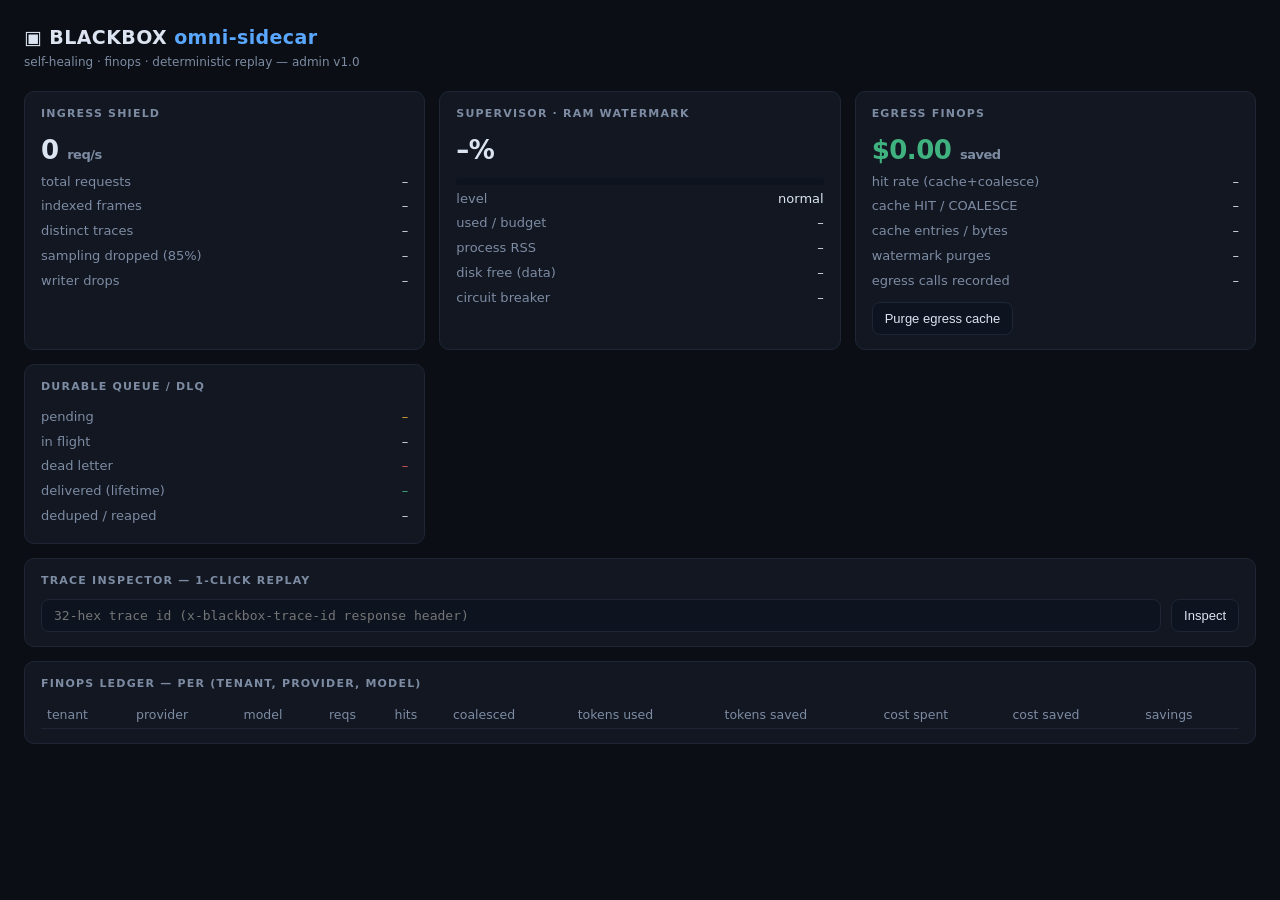
==== crates/blackbox/src/dashboard.html @ 6cb7ed26 "layout: uniform crates/* workspace + role-named modules + production docs - bins/blackbox -> crates/" ====
<!DOCTYPE html>
<html lang="en">
<head>
<meta charset="utf-8">
<meta name="viewport" content="width=device-width, initial-scale=1">
<title>Blackbox — Omni-Sidecar Admin</title>
<style>
  :root{--bg:#0b0e14;--card:#121722;--line:#1e2635;--fg:#dbe4f0;--dim:#7d8ca3;--ok:#3fb27f;--warn:#e0a83a;--bad:#e05b5b;--accent:#5aa7ff;--mono:'SF Mono',Consolas,monospace}
  *{box-sizing:border-box;margin:0;padding:0}
  body{background:var(--bg);color:var(--fg);font:14px/1.45 system-ui,-apple-system,Segoe UI,sans-serif;padding:24px}
  h1{font-size:19px;letter-spacing:.4px;margin-bottom:2px}
  .sub{color:var(--dim);font-size:12px;margin-bottom:20px}
  .grid{display:grid;grid-template-columns:repeat(auto-fit,minmax(300px,1fr));gap:14px}
  .card{background:var(--card);border:1px solid var(--line);border-radius:10px;padding:14px 16px}
  .card h2{font-size:11px;text-transform:uppercase;letter-spacing:1.2px;color:var(--dim);margin-bottom:10px}
  .kv{display:flex;justify-content:space-between;padding:3px 0;font-size:13px}
  .kv span:first-child{color:var(--dim)}
  .big{font-size:26px;font-weight:650;letter-spacing:-.5px}
  .ok{color:var(--ok)}.warn{color:var(--warn)}.bad{color:var(--bad)}.acc{color:var(--accent)}
  .bar{height:7px;background:#0d1420;border-radius:4px;overflow:hidden;margin:8px 0 2px}
  .bar i{display:block;height:100%;border-radius:4px;transition:width .4s}
  table{width:100%;border-collapse:collapse;font-size:12.5px;margin-top:6px}
  th{color:var(--dim);text-align:left;font-weight:500;padding:4px 6px;border-bottom:1px solid var(--line)}
  td{padding:4px 6px;border-bottom:1px solid #161d2b;font-family:var(--mono);font-size:12px}
  .row{display:flex;gap:10px;margin-top:14px;flex-wrap:wrap}
  input,button{background:#0d1420;border:1px solid var(--line);color:var(--fg);border-radius:8px;padding:8px 12px;font-size:13px}
  input{flex:1;min-width:260px;font-family:var(--mono)}
  button{cursor:pointer}
  button:hover{border-color:var(--accent);color:var(--accent)}
  #records{max-height:300px;overflow:auto}
  .cmd{background:#0d1420;border:1px solid var(--line);border-radius:8px;padding:8px 10px;font-family:var(--mono);font-size:12px;color:var(--ok);margin-top:10px;display:none;cursor:pointer;white-space:pre-wrap}
  .tag{display:inline-block;padding:1px 7px;border-radius:5px;font-size:11px;font-family:var(--mono)}
  .t2xx{background:#123527;color:var(--ok)}.t4xx{background:#3a3115;color:var(--warn)}.t5xx{background:#3a1a1a;color:var(--bad)}.tinf{background:#152a3a;color:var(--accent)}
</style>
</head>
<body>
<h1>▣ BLACKBOX <span class="acc">omni-sidecar</span></h1>
<div class="sub" id="uptime">self-healing · finops · deterministic replay — admin v1.0</div>

<div class="grid">
  <div class="card">
    <h2>Ingress Shield</h2>
    <div class="big" id="rps">0 <span style="font-size:13px;color:var(--dim)">req/s</span></div>
    <div class="kv"><span>total requests</span><span id="reqTotal">–</span></div>
    <div class="kv"><span>indexed frames</span><span id="frames">–</span></div>
    <div class="kv"><span>distinct traces</span><span id="traces">–</span></div>
    <div class="kv"><span>sampling dropped (85%)</span><span id="sampled">–</span></div>
    <div class="kv"><span>writer drops</span><span id="drops">–</span></div>
  </div>

  <div class="card">
    <h2>Supervisor · RAM watermark</h2>
    <div class="big" id="ramPct">–%</div>
    <div class="bar"><i id="ramBar" style="width:0%;background:var(--ok)"></i></div>
    <div class="kv"><span>level</span><span id="ramLevel">normal</span></div>
    <div class="kv"><span>used / budget</span><span id="ramUsed">–</span></div>
    <div class="kv"><span>process RSS</span><span id="rss">–</span></div>
    <div class="kv"><span>disk free (data)</span><span id="disk">–</span></div>
    <div class="kv"><span>circuit breaker</span><span id="breaker">–</span></div>
  </div>

  <div class="card">
    <h2>Egress FinOps</h2>
    <div class="big ok" id="saved">$0.00 <span style="font-size:13px;color:var(--dim)">saved</span></div>
    <div class="kv"><span>hit rate (cache+coalesce)</span><span id="hitRate">–</span></div>
    <div class="kv"><span>cache HIT / COALESCE</span><span id="hits">–</span></div>
    <div class="kv"><span>cache entries / bytes</span><span id="cacheSize">–</span></div>
    <div class="kv"><span>watermark purges</span><span id="purges">–</span></div>
    <div class="kv"><span>egress calls recorded</span><span id="recorded">–</span></div>
    <div class="row" style="margin-top:8px"><button id="purgeBtn">Purge egress cache</button></div>
  </div>

  <div class="card">
    <h2>Durable Queue / DLQ</h2>
    <div class="kv"><span>pending</span><span id="qPending" class="warn">–</span></div>
    <div class="kv"><span>in flight</span><span id="qFlight">–</span></div>
    <div class="kv"><span>dead letter</span><span id="qDlq" class="bad">–</span></div>
    <div class="kv"><span>delivered (lifetime)</span><span id="qOk" class="ok">–</span></div>
    <div class="kv"><span>deduped / reaped</span><span id="qMisc">–</span></div>
  </div>
</div>

<div class="card" style="margin-top:14px">
  <h2>Trace Inspector — 1-click replay</h2>
  <div class="row" style="margin-top:0">
    <input id="tid" placeholder="32-hex trace id (x-blackbox-trace-id response header)">
    <button id="traceBtn">Inspect</button>
  </div>
  <div class="cmd" id="cmd" title="click to copy"></div>
  <div id="records"></div>
</div>

<div class="card" style="margin-top:14px">
  <h2>FinOps Ledger — per (tenant, provider, model)</h2>
  <table><thead><tr><th>tenant</th><th>provider</th><th>model</th><th>reqs</th><th>hits</th><th>coalesced</th><th>tokens used</th><th>tokens saved</th><th>cost spent</th><th>cost saved</th><th>savings</th></tr></thead>
  <tbody id="finops"></tbody></table>
</div>

<script>
let lastReq = null, lastT = null;
const $ = id => document.getElementById(id);
const fmt = b => b>1e9?(b/1e9).toFixed(1)+' GB':b>1e6?(b/1e6).toFixed(1)+' MB':b>1e3?(b/1e3).toFixed(1)+' KB':b+' B';
const usd = m => '$'+(m/1e6).toFixed(4);

async function poll(){
  try{
    const s = await (await fetch('/api/stats')).json();
    const t = performance.now();
    if(lastReq !== null){
      const dt = (t - lastT)/1000;
      $('rps').innerHTML = Math.round((s.ingress.total_requests - lastReq)/dt) + ' <span style="font-size:13px;color:var(--dim)">req/s</span>';
    }
    lastReq = s.ingress.total_requests; lastT = t;
    $('reqTotal').textContent = s.ingress.total_requests.toLocaleString();
    $('frames').textContent = s.ingress.frames.toLocaleString();
    $('traces').textContent = s.ingress.distinct_traces.toLocaleString();
    $('sampled').textContent = s.ingress.sampled_out.toLocaleString();
    $('drops').textContent = s.ingress.dropped.toLocaleString();
    $('uptime').textContent = `uptime ${Math.floor(s.uptime_secs/60)}m ${Math.floor(s.uptime_secs%60)}s · self-healing · finops · deterministic replay`;

    $('ramPct').textContent = s.ram.pct.toFixed(0)+'%';
    const bar = $('ramBar'); bar.style.width = Math.min(s.ram.pct,100)+'%';
    bar.style.background = s.ram.pct>=85?'var(--bad)':s.ram.pct>=75?'var(--warn)':'var(--ok)';
    $('ramLevel').textContent = s.ram.level;
    $('ramUsed').textContent = fmt(s.ram.used)+' / '+fmt(s.ram.budget);
    $('rss').textContent = fmt(s.ram.rss);
    $('disk').textContent = fmt(s.disk.available);
    $('breaker').textContent = s.breaker.state + (s.breaker.open_for_ms>0?` (${s.breaker.open_for_ms}ms)`:'');
    $('breaker').className = s.breaker.state==='closed'?'ok':'bad';

    const eg = s.egress;
    $('saved').innerHTML = usd(eg.cost_micros_saved) + ' <span style="font-size:13px;color:var(--dim)">saved</span>';
    const served = eg.ledger.total_requests||0, svd = (eg.ledger.cache_hits||0)+(eg.ledger.coalesced_hits||0);
    $('hitRate').textContent = served? (100*svd/served).toFixed(1)+'%' : '–';
    $('hits').textContent = `${eg.ledger.cache_hits||0} / ${eg.ledger.coalesced_hits||0}`;
    $('cacheSize').textContent = `${eg.cache.entries} / ${fmt(eg.cache.bytes)}`;
    $('purges').textContent = eg.cache.purges + (eg.cache.last_purge_reason?` (${eg.cache.last_purge_reason})`:'');
    $('recorded').textContent = (eg.recorded||0).toLocaleString();

    $('qPending').textContent = s.queue.pending;
    $('qFlight').textContent = s.queue.in_flight;
    $('qDlq').textContent = s.queue.dead_letter;
    $('qOk').textContent = s.queue.delivered_total;
    $('qMisc').textContent = `${s.queue.deduped_total} / ${s.queue.reaped_total}`;

    const f = await (await fetch('/api/finops')).json();
    $('finops').innerHTML = f.rows.map(r=>{
      const pct = r.savings_pct.toFixed(1)+'%';
      return `<tr><td>${r.tenant}</td><td>${r.provider}</td><td>${r.model}</td><td>${r.total_requests}</td><td>${r.cache_hits}</td><td>${r.coalesced_hits}</td><td>${r.tokens_used}</td><td class="ok">${r.tokens_saved}</td><td>${usd(r.cost_micros_spent)}</td><td class="ok">${usd(r.cost_micros_saved)}</td><td class="${r.savings_pct>50?'ok':''}">${pct}</td></tr>`;
    }).join('') || '<tr><td colspan="11" style="color:var(--dim)">no egress traffic yet — set OPENAI_BASE_URL / ANTHROPIC_BASE_URL to this listener</td></tr>';
  }catch(e){ console.error(e); }
}

async function inspect(){
  const id = $('tid').value.trim();
  if(!/^[0-9a-fA-F]{32}$/.test(id)){ alert('trace id must be 32 hex chars'); return; }
  const r = await (await fetch('/api/trace/'+id)).json();
  if(r.error){ $('records').innerHTML = `<div style="color:var(--bad);margin-top:8px">${r.error}</div>`; $('cmd').style.display='none'; return; }
  $('cmd').textContent = r.replay_command; $('cmd').style.display='block';
  $('records').innerHTML = '<table><thead><tr><th>seq</th><th>kind</th><th>status</th><th>detail</th><th>segment:offset</th></tr></thead><tbody>'+
    r.records.map(x=>`<tr><td>${x.seq_no}</td><td><span class="tag ${x.cls}">${x.kind}</span></td><td>${x.status??''}</td><td>${x.detail}</td><td>${x.at}</td></tr>`).join('')+'</tbody></table>';
}
$('traceBtn').onclick = inspect;
$('tid').addEventListener('keydown', e=>{ if(e.key==='Enter') inspect(); });
$('cmd').onclick = () => navigator.clipboard.writeText($('cmd').textContent);
$('purgeBtn').onclick = async () => { await fetch('/api/egress/purge',{method:'POST'}); poll(); };
poll(); setInterval(poll, 1000);
</script>
</body>
</html>
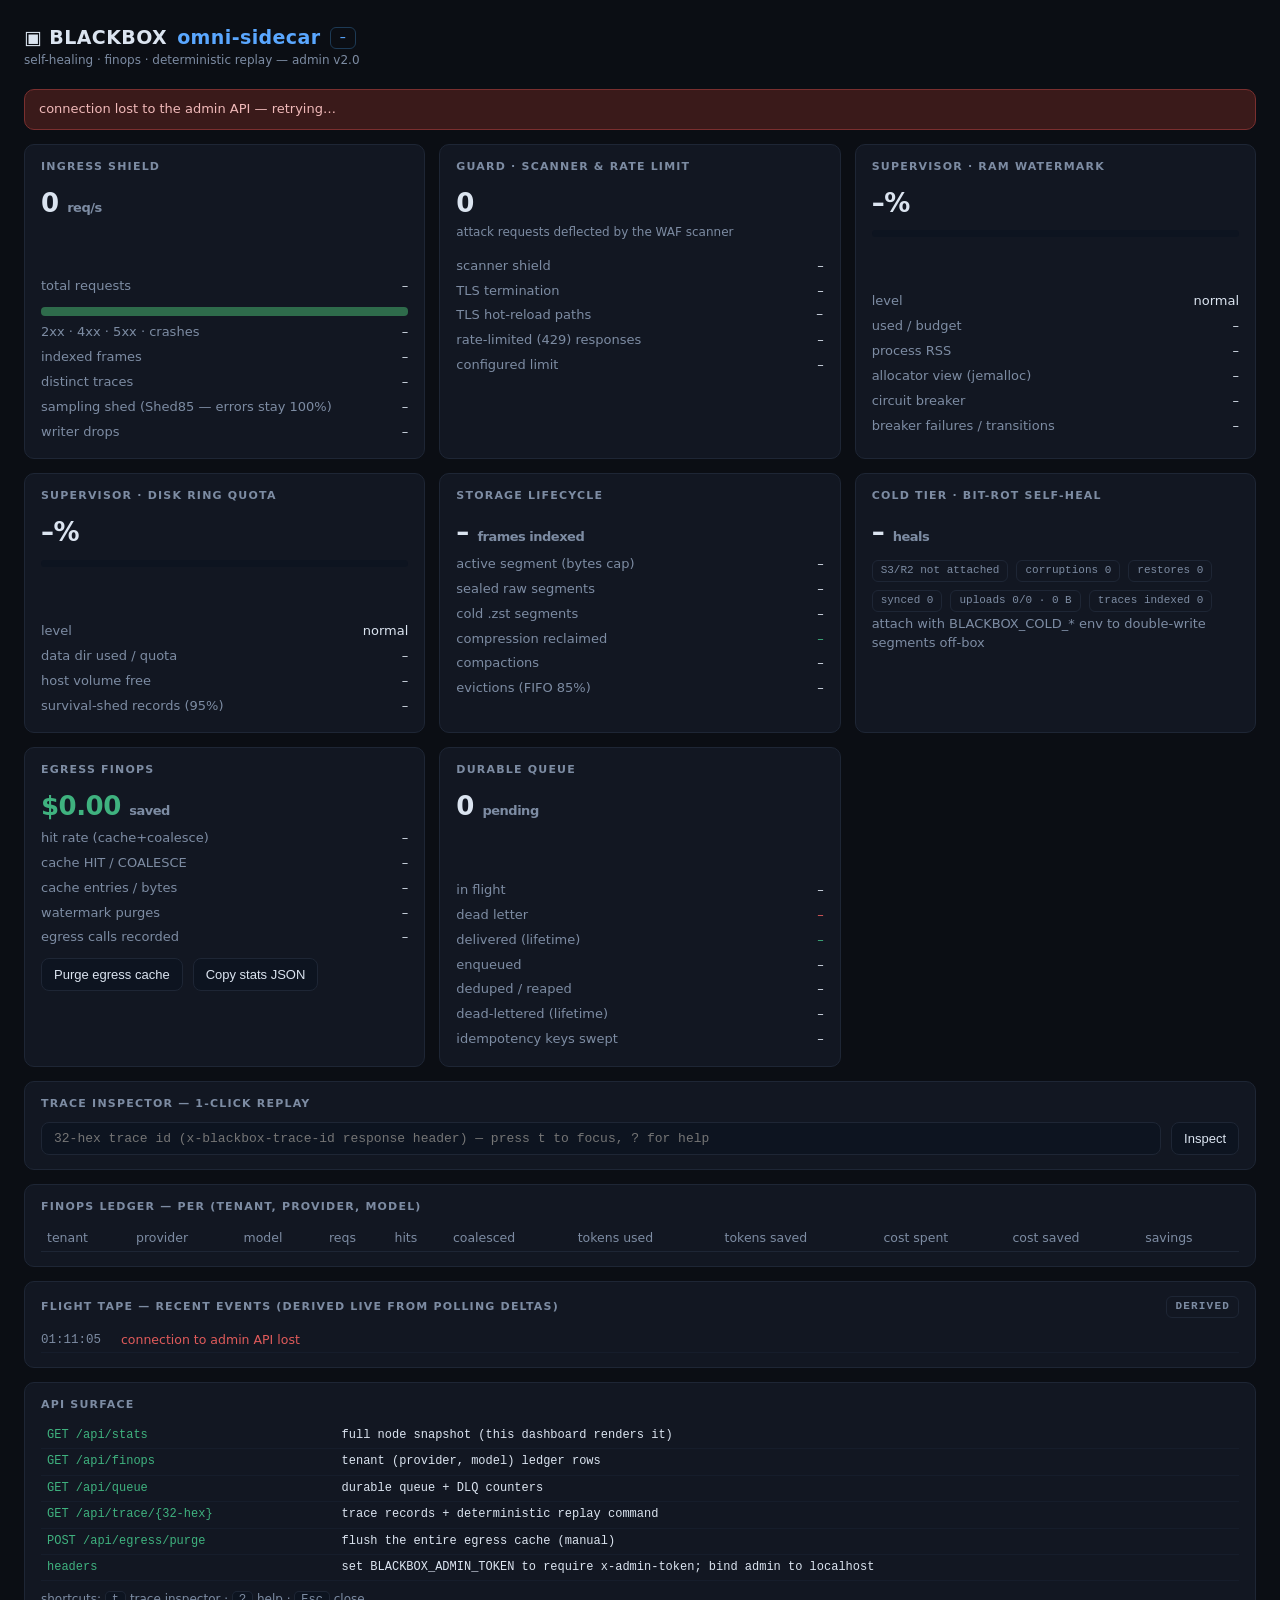
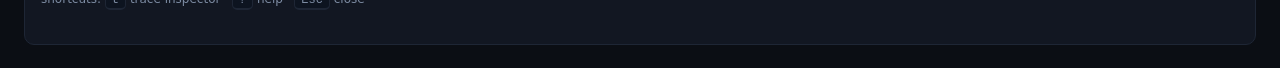
==== commit c7e9f0ca: "dashboard: admin v2 - render the full node snapshot + sparklines + flight tape The old admin v1 rend" ====
--- a/crates/blackbox/src/dashboard.html
+++ b/crates/blackbox/src/dashboard.html
@@ -8,17 +8,26 @@
   :root{--bg:#0b0e14;--card:#121722;--line:#1e2635;--fg:#dbe4f0;--dim:#7d8ca3;--ok:#3fb27f;--warn:#e0a83a;--bad:#e05b5b;--accent:#5aa7ff;--mono:'SF Mono',Consolas,monospace}
   *{box-sizing:border-box;margin:0;padding:0}
   body{background:var(--bg);color:var(--fg);font:14px/1.45 system-ui,-apple-system,Segoe UI,sans-serif;padding:24px}
-  h1{font-size:19px;letter-spacing:.4px;margin-bottom:2px}
+  h1{font-size:19px;letter-spacing:.4px;display:flex;align-items:center;gap:10px}
   .sub{color:var(--dim);font-size:12px;margin-bottom:20px}
+  .pill{font-size:11px;padding:2px 8px;border-radius:6px;border:1px solid var(--line);font-family:var(--mono)}
+  .pill.on{color:var(--ok);border-color:#1f4a36}
+  .pill.off{color:var(--dim)}
+  .pill.acc{color:var(--accent);border-color:#1d3a55}
+  .dot{display:inline-block;width:8px;height:8px;border-radius:50%;background:var(--ok);animation:pulse 2s infinite}
+  @keyframes pulse{50%{opacity:.35}}
   .grid{display:grid;grid-template-columns:repeat(auto-fit,minmax(300px,1fr));gap:14px}
   .card{background:var(--card);border:1px solid var(--line);border-radius:10px;padding:14px 16px}
   .card h2{font-size:11px;text-transform:uppercase;letter-spacing:1.2px;color:var(--dim);margin-bottom:10px}
   .kv{display:flex;justify-content:space-between;padding:3px 0;font-size:13px}
   .kv span:first-child{color:var(--dim)}
   .big{font-size:26px;font-weight:650;letter-spacing:-.5px}
-  .ok{color:var(--ok)}.warn{color:var(--warn)}.bad{color:var(--bad)}.acc{color:var(--accent)}
+  .ok{color:var(--ok)}.warn{color:var(--warn)}.bad{color:var(--bad)}.acc{color:var(--accent)}.dim{color:var(--dim)}
   .bar{height:7px;background:#0d1420;border-radius:4px;overflow:hidden;margin:8px 0 2px}
   .bar i{display:block;height:100%;border-radius:4px;transition:width .4s}
+  .spark{display:block;width:100%;height:44px;margin:6px 0 2px}
+  .mix{display:flex;height:9px;border-radius:4px;overflow:hidden;margin:8px 0 4px}
+  .mix i{transition:width .4s}
   table{width:100%;border-collapse:collapse;font-size:12.5px;margin-top:6px}
   th{color:var(--dim);text-align:left;font-weight:500;padding:4px 6px;border-bottom:1px solid var(--line)}
   td{padding:4px 6px;border-bottom:1px solid #161d2b;font-family:var(--mono);font-size:12px}
@@ -27,36 +36,104 @@
   input{flex:1;min-width:260px;font-family:var(--mono)}
   button{cursor:pointer}
   button:hover{border-color:var(--accent);color:var(--accent)}
-  #records{max-height:300px;overflow:auto}
+  #records,#tape{max-height:300px;overflow:auto}
+  #tape td{border-bottom:1px solid #161d2b;font-size:12px}
   .cmd{background:#0d1420;border:1px solid var(--line);border-radius:8px;padding:8px 10px;font-family:var(--mono);font-size:12px;color:var(--ok);margin-top:10px;display:none;cursor:pointer;white-space:pre-wrap}
   .tag{display:inline-block;padding:1px 7px;border-radius:5px;font-size:11px;font-family:var(--mono)}
   .t2xx{background:#123527;color:var(--ok)}.t4xx{background:#3a3115;color:var(--warn)}.t5xx{background:#3a1a1a;color:var(--bad)}.tinf{background:#152a3a;color:var(--accent)}
+  .chips{display:flex;gap:8px;flex-wrap:wrap;margin-top:8px}
+  .chip{font-size:11px;font-family:var(--mono);border:1px solid var(--line);border-radius:6px;padding:2px 8px;color:var(--dim)}
+  .chip.hot{color:var(--ok);border-color:#1f4a36}
+  .chip.alm{color:var(--warn);border-color:#5a4515}
+  #tapeCard h2{display:flex;justify-content:space-between;align-items:center}
+  .tape-ev{display:flex;gap:10px;padding:3px 0;font-size:12.5px;border-bottom:1px solid #161d2b}
+  .tape-ev .t{color:var(--dim);font-family:var(--mono);flex-shrink:0;width:70px}
+  .tape-ev .m{flex:1}
+  .tape-ev.alm .m{color:var(--warn)}.tape-ev.bad .m{color:var(--bad)}.tape-ev.ok .m{color:var(--ok)}
+  #banner{display:none;background:#3a1a1a;border:1px solid #7a2f2f;color:#f0b9b9;padding:10px 14px;border-radius:10px;margin-bottom:14px;font-size:13px}
+  kbd{font-family:var(--mono);background:#0d1420;border:1px solid var(--line);border-bottom-width:2px;border-radius:5px;padding:1px 6px;font-size:12px}
+  #help{display:none;position:fixed;inset:0;background:rgba(4,7,12,.75);z-index:10;align-items:center;justify-content:center}
+  #help .box{background:var(--card);border:1px solid var(--line);border-radius:12px;padding:20px 24px;max-width:560px;width:92%}
+  table.apiref td:first-child{color:var(--ok)}
 </style>
 </head>
 <body>
-<h1>▣ BLACKBOX <span class="acc">omni-sidecar</span></h1>
-<div class="sub" id="uptime">self-healing · finops · deterministic replay — admin v1.0</div>
+<h1>▣ BLACKBOX <span class="acc">omni-sidecar</span> <span class="pill acc" id="ver">–</span></h1>
+<div class="sub" id="uptime">self-healing · finops · deterministic replay — admin v2.0</div>
+<div id="banner" role="alert">connection lost to the admin API — retrying…</div>
 
 <div class="grid">
   <div class="card">
     <h2>Ingress Shield</h2>
     <div class="big" id="rps">0 <span style="font-size:13px;color:var(--dim)">req/s</span></div>
+    <svg class="spark" id="rpsSpark" preserveAspectRatio="none" aria-hidden="true"></svg>
     <div class="kv"><span>total requests</span><span id="reqTotal">–</span></div>
+    <div class="mix" id="statusMix"><i style="background:#2e6b4b;width:100%"></i></div>
+    <div class="kv"><span>2xx · 4xx · 5xx · crashes</span><span id="statusCounts">–</span></div>
     <div class="kv"><span>indexed frames</span><span id="frames">–</span></div>
     <div class="kv"><span>distinct traces</span><span id="traces">–</span></div>
-    <div class="kv"><span>sampling dropped (85%)</span><span id="sampled">–</span></div>
+    <div class="kv"><span>sampling shed (Shed85 — errors stay 100%)</span><span id="sampled">–</span></div>
     <div class="kv"><span>writer drops</span><span id="drops">–</span></div>
+  </div>
+
+  <div class="card">
+    <h2>Guard · Scanner &amp; Rate Limit</h2>
+    <div class="big" id="guardAtt">0</div>
+    <div class="sub" style="margin:2px 0 12px">attack requests deflected by the WAF scanner</div>
+    <div class="kv"><span>scanner shield</span><span id="shield">–</span></div>
+    <div class="kv"><span>TLS termination</span><span id="tls">–</span></div>
+    <div class="kv"><span>TLS hot-reload paths</span><span id="tlsPaths" style="font-family:var(--mono);max-width:60%;overflow:hidden;text-overflow:ellipsis;white-space:nowrap">–</span></div>
+    <div class="kv"><span>rate-limited (429) responses</span><span id="rateLimited">–</span></div>
+    <div class="kv"><span>configured limit</span><span id="rateCfg">–</span></div>
   </div>
 
   <div class="card">
     <h2>Supervisor · RAM watermark</h2>
     <div class="big" id="ramPct">–%</div>
     <div class="bar"><i id="ramBar" style="width:0%;background:var(--ok)"></i></div>
+    <svg class="spark" id="ramSpark" preserveAspectRatio="none" aria-hidden="true"></svg>
     <div class="kv"><span>level</span><span id="ramLevel">normal</span></div>
     <div class="kv"><span>used / budget</span><span id="ramUsed">–</span></div>
     <div class="kv"><span>process RSS</span><span id="rss">–</span></div>
-    <div class="kv"><span>disk free (data)</span><span id="disk">–</span></div>
+    <div class="kv"><span>allocator view (jemalloc)</span><span id="je">–</span></div>
     <div class="kv"><span>circuit breaker</span><span id="breaker">–</span></div>
+    <div class="kv"><span>breaker failures / transitions</span><span id="brDet">–</span></div>
+  </div>
+
+  <div class="card">
+    <h2>Supervisor · Disk ring quota</h2>
+    <div class="big" id="diskPct">–%</div>
+    <div class="bar"><i id="diskBar" style="width:0%;background:var(--ok)"></i></div>
+    <svg class="spark" id="diskSpark" preserveAspectRatio="none" aria-hidden="true"></svg>
+    <div class="kv"><span>level</span><span id="diskLevel">normal</span></div>
+    <div class="kv"><span>data dir used / quota</span><span id="diskUsed">–</span></div>
+    <div class="kv"><span>host volume free</span><span id="diskFree">–</span></div>
+    <div class="kv"><span>survival-shed records (95%)</span><span id="diskShed">–</span></div>
+  </div>
+
+  <div class="card">
+    <h2>Storage lifecycle</h2>
+    <div class="big" id="framesAll">– <span style="font-size:13px;color:var(--dim)">frames indexed</span></div>
+    <div class="kv"><span>active segment (bytes cap)</span><span id="segActive">–</span></div>
+    <div class="kv"><span>sealed raw segments</span><span id="sealedRaw">–</span></div>
+    <div class="kv"><span>cold .zst segments</span><span id="zst">–</span></div>
+    <div class="kv"><span>compression reclaimed</span><span id="bytesSaved" class="ok">–</span></div>
+    <div class="kv"><span>compactions</span><span id="compactions">–</span></div>
+    <div class="kv"><span>evictions (FIFO 85%)</span><span id="evictions">–</span></div>
+  </div>
+
+  <div class="card">
+    <h2>Cold tier · bit-rot self-heal</h2>
+    <div class="big" id="heals">– <span style="font-size:13px;color:var(--dim)">heals</span></div>
+    <div class="chips">
+      <span class="chip" id="coldDest">S3/R2 not attached</span>
+      <span class="chip" id="coldCor">corruptions 0</span>
+      <span class="chip" id="coldRes">restores 0</span>
+      <span class="chip" id="coldSync">synced 0</span>
+      <span class="chip" id="coldUp">uploads 0/0 · 0 B</span>
+      <span class="chip" id="coldIdx">traces indexed 0</span>
+    </div>
+    <div class="kv"><span id="coldHint" class="dim">attach with BLACKBOX_COLD_* env to double-write segments off-box</span><span></span></div>
   </div>
 
   <div class="card">
@@ -67,23 +144,27 @@
     <div class="kv"><span>cache entries / bytes</span><span id="cacheSize">–</span></div>
     <div class="kv"><span>watermark purges</span><span id="purges">–</span></div>
     <div class="kv"><span>egress calls recorded</span><span id="recorded">–</span></div>
-    <div class="row" style="margin-top:8px"><button id="purgeBtn">Purge egress cache</button></div>
-  </div>
-
-  <div class="card">
-    <h2>Durable Queue / DLQ</h2>
-    <div class="kv"><span>pending</span><span id="qPending" class="warn">–</span></div>
+    <div class="row" style="margin-top:8px"><button id="purgeBtn">Purge egress cache</button><button id="dumpBtn" title="copy raw /api/stats JSON">Copy stats JSON</button></div>
+  </div>
+
+  <div class="card">
+    <h2>Durable Queue</h2>
+    <div class="big" id="qBig">0 <span style="font-size:13px;color:var(--dim)">pending</span></div>
+    <svg class="spark" id="qSpark" preserveAspectRatio="none" aria-hidden="true"></svg>
     <div class="kv"><span>in flight</span><span id="qFlight">–</span></div>
     <div class="kv"><span>dead letter</span><span id="qDlq" class="bad">–</span></div>
     <div class="kv"><span>delivered (lifetime)</span><span id="qOk" class="ok">–</span></div>
+    <div class="kv"><span>enqueued</span><span id="qEnq">–</span></div>
     <div class="kv"><span>deduped / reaped</span><span id="qMisc">–</span></div>
+    <div class="kv"><span>dead-lettered (lifetime)</span><span id="qDlTot">–</span></div>
+    <div class="kv"><span>idempotency keys swept</span><span id="qIdem">–</span></div>
   </div>
 </div>
 
 <div class="card" style="margin-top:14px">
   <h2>Trace Inspector — 1-click replay</h2>
   <div class="row" style="margin-top:0">
-    <input id="tid" placeholder="32-hex trace id (x-blackbox-trace-id response header)">
+    <input id="tid" placeholder="32-hex trace id (x-blackbox-trace-id response header) — press t to focus, ? for help" autocomplete="off" spellcheck="false">
     <button id="traceBtn">Inspect</button>
   </div>
   <div class="cmd" id="cmd" title="click to copy"></div>
@@ -96,74 +177,267 @@
   <tbody id="finops"></tbody></table>
 </div>
 
+<div class="card" style="margin-top:14px" id="tapeCard">
+  <h2><span>Flight Tape — recent events (derived live from polling deltas)</span><span class="pill" title="client-side derived; not a substitute for the audit chain">derived</span></h2>
+  <div id="tape"><div class="dim" style="font-size:12.5px">watching for state changes, compactions, heals, breaker transitions, DLQ arrivals and shield activity…</div></div>
+</div>
+
+<div class="card" style="margin-top:14px">
+  <h2>API surface</h2>
+  <table class="apiref">
+    <tr><td>GET /api/stats</td><td>full node snapshot (this dashboard renders it)</td></tr>
+    <tr><td>GET /api/finops</td><td>tenant (provider, model) ledger rows</td></tr>
+    <tr><td>GET /api/queue</td><td>durable queue + DLQ counters</td></tr>
+    <tr><td>GET /api/trace/{32-hex}</td><td>trace records + deterministic replay command</td></tr>
+    <tr><td>POST /api/egress/purge</td><td>flush the entire egress cache (manual)</td></tr>
+    <tr><td>headers</td><td>set BLACKBOX_ADMIN_TOKEN to require x-admin-token; bind admin to localhost</td></tr>
+  </table>
+  <div class="sub" style="margin-top:10px">shortcuts: <kbd>t</kbd> trace inspector · <kbd>?</kbd> help · <kbd>Esc</kbd> close</div>
+</div>
+
+<div id="help"><div class="box">
+  <h2 style="color:var(--fg);font-size:14px;margin-bottom:10px">Admin console help</h2>
+  <div class="kv"><span>trace inspector</span><span><kbd>t</kbd></span></div>
+  <div class="kv"><span>this help</span><span><kbd>?</kbd></span></div>
+  <div class="kv"><span>close dialogs</span><span><kbd>Esc</kbd></span></div>
+  <div class="sub" style="margin-top:12px">The console fully renders the node snapshot the server already exposes: RAM + disk watermarks, guard counters, storage lifecycle, the cold-tier self-heal story and the queue engine. The Flight Tape is derived client-side from polling deltas — it complements, never replaces, the tamper-evident audit chain.</div>
+</div></div>
+
 <script>
-let lastReq = null, lastT = null;
+let lastReq = null, lastT = null, lastS = null, ok = true;
 const $ = id => document.getElementById(id);
-const fmt = b => b>1e9?(b/1e9).toFixed(1)+' GB':b>1e6?(b/1e6).toFixed(1)+' MB':b>1e3?(b/1e3).toFixed(1)+' KB':b+' B';
+const esc = s => String(s).replace(/&/g,'&amp;').replace(/</g,'&lt;').replace(/>/g,'&gt;');
+const fmt = b => b>=1099511627776?(b/1099511627776).toFixed(2)+' TB':b>=1048576?(b/1048576).toFixed(1)+' MB':b>=1024?(b/1024).toFixed(1)+' KB':Math.round(b)+' B';
 const usd = m => '$'+(m/1e6).toFixed(4);
-
+const num = n => n===undefined?'–':Number(n).toLocaleString();
+
+/* ---- sparkline engine: ring buffers -> inline SVG polyline (no dependencies) ---- */
+const R = {};                        // metric name -> {data:[], max:90}
+function ring(name, v){
+  const r = R[name] || (R[name] = {data: [], max: 90});
+  r.data.push(v); if(r.data.length > r.max) r.data.shift();
+}
+function spark(id, values, color){
+  const el = $(id); if(!el) return;
+  const W = 280, H = 40, n = values.length;
+  if(n < 2){ el.innerHTML = ''; return; }
+  const hi = Math.max(...values), lo = Math.min(...values);
+  const span = (hi - lo) || 1;
+  const px = i => i/(n-1)*W, py = v => H-4 - (v-lo)/span*(H-10) + 2;
+  const pts = values.map((v,i)=>px(i).toFixed(1)+','+py(v).toFixed(1)).join(' ');
+  const gid = 'g'+id;
+  el.innerHTML =
+    `<defs><linearGradient id="${gid}" x1="0" y1="0" x2="0" y2="1">`+
+    `<stop offset="0" stop-color="${color}" stop-opacity=".28"/><stop offset="1" stop-color="${color}" stop-opacity="0"/></linearGradient></defs>`+
+    `<polyline fill="none" stroke="${color}" stroke-width="1.6" points="${pts}"/>`+
+    `<polyline fill="url(#${gid})" stroke="none" points="${pts} ${W},${H} 0,${H}"/>`;
+}
+
+/* ---- flight tape: derived client-side from poll diffs ---- */
+const tape = [];
+function noteEvent(cls, msg){
+  const t = new Date().toTimeString().slice(0,8);
+  tape.unshift({t, cls, msg});
+  if(tape.length > 100) tape.pop();
+  const el = $('tape');
+  el.innerHTML = tape.map(e =>
+    `<div class="tape-ev ${e.cls}"><span class="t">${e.t}</span><span class="m">${esc(e.msg)}</span></div>`).join('');
+}
+const LABELS = {alm:'WARN', bad:'FAIL', ok:'OK', '':'INFO'};
+
+function digest(s){
+  const c = [];
+  const st = s.storage || {};
+  c.push('compactions ' + (st.compactions ?? 0), 'evictions ' + (st.evictions ?? 0),
+         'sampled ' + (s.ingress?.sampled_out ?? 0), 'dropped ' + (s.ingress?.dropped ?? 0),
+         'brk ' + (s.breaker?.state ?? ''), 'brktr ' + (s.breaker?.transitions ?? 0),
+         'ram ' + (s.ram?.level ?? ''), 'disk ' + (s.disk?.level ?? ''),
+         'waf ' + (s.guard?.blocked_attacks ?? 0), '429 ' + (s.guard?.rate_limited ?? 0),
+         'dlq ' + (s.queue?.dead_letter ?? 0), 'heal ' + (s.cold?.heals ?? 0),
+         'corr ' + (s.cold?.corrupt_detected ?? 0), 'uplds ' + (s.cold?.uploads ?? 0));
+  return c.join('|');
+}
+
+/* ---- main poll ---- */
 async function poll(){
+  let s;
   try{
-    const s = await (await fetch('/api/stats')).json();
+    s = await (await fetch('/api/stats')).json();
+    if(!ok){ ok = true; $('banner').style.display='none'; lastS = null; }
+  }catch(e){
+    if(ok){ ok = false; $('banner').style.display='block'; noteEvent('bad','connection to admin API lost'); }
+    return;
+  }
+  try{
     const t = performance.now();
     if(lastReq !== null){
       const dt = (t - lastT)/1000;
-      $('rps').innerHTML = Math.round((s.ingress.total_requests - lastReq)/dt) + ' <span style="font-size:13px;color:var(--dim)">req/s</span>';
+      const rps = Math.max(0, (s.ingress.total_requests - lastReq)/dt);
+      $('rps').innerHTML = Math.round(rps) + ' <span style="font-size:13px;color:var(--dim)">req/s</span>';
+      ring('rps', rps);
+      spark('rpsSpark', R.rps.data, '#5aa7ff');
     }
     lastReq = s.ingress.total_requests; lastT = t;
-    $('reqTotal').textContent = s.ingress.total_requests.toLocaleString();
-    $('frames').textContent = s.ingress.frames.toLocaleString();
-    $('traces').textContent = s.ingress.distinct_traces.toLocaleString();
-    $('sampled').textContent = s.ingress.sampled_out.toLocaleString();
-    $('drops').textContent = s.ingress.dropped.toLocaleString();
-    $('uptime').textContent = `uptime ${Math.floor(s.uptime_secs/60)}m ${Math.floor(s.uptime_secs%60)}s · self-healing · finops · deterministic replay`;
-
-    $('ramPct').textContent = s.ram.pct.toFixed(0)+'%';
+    $('ver').textContent = s.version || 'blackbox';
+    $('reqTotal').textContent = num(s.ingress.total_requests);
+    $('frames').textContent = num(s.ingress.frames);
+    $('traces').textContent = num(s.ingress.distinct_traces);
+    $('sampled').textContent = num(s.ingress.sampled_out);
+    $('drops').textContent = num(s.ingress.dropped);
+    const t2 = s.ingress.status_2xx ?? 0, t4 = s.ingress.status_4xx ?? 0, t5 = s.ingress.status_5xx ?? 0;
+    const tt = Math.max(1, t2+t4+t5);
+    $('statusMix').innerHTML =
+       `<i style="width:${100*t2/tt}%;background:#2e6b4b" title="2xx: ${t2}"></i>`+
+       `<i style="width:${100*t4/tt}%;background:#8a6d1f" title="4xx: ${t4}"></i>`+
+       `<i style="width:${100*t5/tt}%;background:#8a3039" title="5xx: ${t5}"></i>`;
+    $('statusCounts').textContent = `${num(t2)} · ${num(t4)} · ${num(t5)} · ${num(s.ingress.sentry_crashes)}`;
+    $('uptime').textContent = `uptime ${Math.floor(s.uptime_secs/3600)}h ${Math.floor(s.uptime_secs%3600/60)}m ${s.uptime_secs%60}s · self-healing · finops · deterministic replay — admin v2.0`;
+
+    const g = s.guard || {};
+    $('guardAtt').innerHTML = num(g.blocked_attacks) + ' <span style="font-size:13px;color:var(--dim)">deflected</span>';
+    $('shield').textContent = g.shield ? 'on' : 'off';
+    $('shield').className = g.shield ? 'ok' : 'dim';
+    $('tls').textContent = g.tls ? 'terminating' : 'plain http';
+    $('tls').className = g.tls ? 'ok' : 'dim';
+    $('tlsPaths').textContent = g.tls && g.tls_reload_paths ? `${g.tls_reload_paths.cert} ↔ ${g.tls_reload_paths.key}` : '–';
+    $('rateLimited').textContent = num(g.rate_limited);
+    $('rateCfg').textContent = g.rate_rps_milli ? (g.rate_rps_milli/1000).toString() + ' rps · burst ' + g.rate_burst : 'unlimited';
+
+    $('ramPct').textContent = s.ram.pct.toFixed(1)+'%';
     const bar = $('ramBar'); bar.style.width = Math.min(s.ram.pct,100)+'%';
     bar.style.background = s.ram.pct>=85?'var(--bad)':s.ram.pct>=75?'var(--warn)':'var(--ok)';
     $('ramLevel').textContent = s.ram.level;
     $('ramUsed').textContent = fmt(s.ram.used)+' / '+fmt(s.ram.budget);
     $('rss').textContent = fmt(s.ram.rss);
-    $('disk').textContent = fmt(s.disk.available);
-    $('breaker').textContent = s.breaker.state + (s.breaker.open_for_ms>0?` (${s.breaker.open_for_ms}ms)`:'');
-    $('breaker').className = s.breaker.state==='closed'?'ok':'bad';
+    $('je').textContent = fmt(s.ram.jemalloc);
+    ring('ram', s.ram.pct); spark('ramSpark', R.ram.data, s.ram.pct>=75?'#e0a83a':'#3fb27f');
+    const b = s.breaker;
+    $('breaker').textContent = b.state + (b.open_for_ms>0?` (${b.open_for_ms}ms)`:'');
+    $('breaker').className = b.state==='closed'?'ok':'bad';
+    $('brDet').textContent = `${b.failures} / ${b.transitions}`;
+
+    const d = s.disk;
+    $('diskPct').textContent = d.pct.toFixed(1)+'%';
+    const dbar = $('diskBar'); dbar.style.width = Math.min(d.pct,100)+'%';
+    dbar.style.background = d.pct>=95?'var(--bad)':d.pct>=85?'var(--warn)':'var(--ok)';
+    $('diskLevel').textContent = d.level;
+    $('diskUsed').textContent = fmt(d.used)+' / '+fmt(d.quota);
+    $('diskFree').textContent = fmt(d.available);
+    $('diskShed').textContent = num(s.storage?.disk_shed_out ?? 0);
+    ring('disk', d.pct); spark('diskSpark', R.disk.data, d.pct>=85?'#e0a83a':'#5aa7ff');
+
+    const st = s.storage || {};
+    $('framesAll').innerHTML = num(st.frames_indexed) + ' <span style="font-size:13px;color:var(--dim)">frames indexed</span>';
+    $('segActive').textContent = `#${st.active_segment ?? '–'} / ${st.max_segment_bytes ? fmt(st.max_segment_bytes) : '–'}`;
+    $('sealedRaw').textContent = st.sealed_raw_segments ? `${st.sealed_raw_segments} · ${fmt(st.sealed_raw_bytes)}` : '0';
+    $('zst').textContent = st.cold_zst_segments ? `${st.cold_zst_segments} · ${fmt(st.cold_zst_bytes)}` : '0';
+    $('bytesSaved').textContent = st.bytes_saved ? fmt(st.bytes_saved) : '0 B';
+    $('compactions').textContent = num(st.compactions);
+    $('evictions').textContent = num(st.evictions);
+
+    const c = s.cold;
+    if(c && c.enabled){
+      $('coldDest').textContent = `${c.bucket} @ ${c.endpoint}`;
+      $('coldDest').classList.add('hot');
+      $('coldHint').textContent = 'double-writing segments to the cold bucket; digest-verified replicas serve heals';
+      $('coldCor').textContent = 'corruptions ' + c.corrupt_detected;
+      $('coldRes').textContent = 'restores ' + c.restores;
+      $('coldSync').textContent = 'synced ' + c.synced_segments;
+      $('coldUp').textContent = `uploads ${c.uploads}/${c.upload_failures} · ${fmt(c.bytes_uploaded)}`;
+      $('coldIdx').textContent = 'traces indexed ' + c.traces_indexed;
+    }
 
     const eg = s.egress;
-    $('saved').innerHTML = usd(eg.cost_micros_saved) + ' <span style="font-size:13px;color:var(--dim)">saved</span>';
+    $('saved').innerHTML = usd(eg.cost_micros_saved||0) + ' <span style="font-size:13px;color:var(--dim)">saved</span>';
     const served = eg.ledger.total_requests||0, svd = (eg.ledger.cache_hits||0)+(eg.ledger.coalesced_hits||0);
     $('hitRate').textContent = served? (100*svd/served).toFixed(1)+'%' : '–';
-    $('hits').textContent = `${eg.ledger.cache_hits||0} / ${eg.ledger.coalesced_hits||0}`;
-    $('cacheSize').textContent = `${eg.cache.entries} / ${fmt(eg.cache.bytes)}`;
-    $('purges').textContent = eg.cache.purges + (eg.cache.last_purge_reason?` (${eg.cache.last_purge_reason})`:'');
-    $('recorded').textContent = (eg.recorded||0).toLocaleString();
-
-    $('qPending').textContent = s.queue.pending;
-    $('qFlight').textContent = s.queue.in_flight;
-    $('qDlq').textContent = s.queue.dead_letter;
-    $('qOk').textContent = s.queue.delivered_total;
-    $('qMisc').textContent = `${s.queue.deduped_total} / ${s.queue.reaped_total}`;
+    $('hits').textContent = `${num(eg.ledger.cache_hits)} / ${num(eg.ledger.coalesced_hits)}`;
+    $('cacheSize').textContent = `${num(eg.cache.entries)} / ${fmt(eg.cache.bytes)}`;
+    $('purges').textContent = num(eg.cache.purges) + (eg.cache.last_purge_reason?` (${eg.cache.last_purge_reason})`:'');
+    $('recorded').textContent = num(eg.recorded);
+
+    const q = s.queue;
+    $('qBig').innerHTML = num(q.pending) + ' <span style="font-size:13px;color:var(--dim)">pending</span>';
+    $('qFlight').textContent = num(q.in_flight);
+    $('qDlq').textContent = num(q.dead_letter);
+    $('qOk').textContent = num(q.delivered_total);
+    $('qEnq').textContent = num(q.enqueued_total);
+    $('qMisc').textContent = `${num(q.deduped_total)} / ${num(q.reaped_total)}`;
+    $('qDlTot').textContent = num(q.deadletted_total);
+    $('qIdem').textContent = num(q.idem_swept_total);
+    ring('q', q.in_flight + q.pending); spark('qSpark', R.q.data, '#e0a83a');
+
+    /* flight tape diffs (vs previous snapshot) */
+    if(lastS){
+      const L = {alm:'WARN', bad:'FAIL', ok:'OK', info:''};
+      const was = lastS, now = s;
+      const cmp = (f, m, cls) => { const a=f(was), b=f(now); if(b>a) noteEvent(cls??'', m(b-a)); };
+      cmp(x=>x.storage?.compactions??0,  n=>`compaction completed — reclaimed snapshot delta +${n}`);
+      cmp(x=>x.storage?.evictions??0,    n=>`disk ring: ${n} cold segment(s) evicted (85% FIFO)`);
+      cmp(x=>x.ingress?.sampled_out??0,  n=>`Shed85 head-sampling shed ${n} healthy record(s) — errors/slow stay at 100%`, 'alm');
+      cmp(x=>x.ingress?.dropped??0,      n=>`writer dropped ${n} record(s)`, 'bad');
+      cmp(x=>x.guard?.blocked_attacks??0,n=>`WAF deflected ${n} attack request(s)`, 'ok');
+      cmp(x=>x.guard?.rate_limited??0,   n=>`${n} request(s) rate-limited (429)`);
+      cmp(x=>x.queue?.dead_letter??0,    n=>`${n} job(s) hit the dead-letter queue`, 'bad');
+      cmp(x=>x.cold?.heals??0,           n=>`bit-rot self-heal: ${n} segment(s) restored from the cold tier`, 'ok');
+      cmp(x=>x.cold?.corrupt_detected??0,n=>`bit-rot detected in ${n} segment(s) — healing scheduled`, 'alm');
+      cmp(x=>x.cold?.uploads??0,         n=>`${n} segment upload(s) completed to the cold tier`);
+      cmp(x=>x.egress?.cache?.purges??0, n=>`egress cache purged (${n})`);
+      if(was.breaker?.state !== now.breaker?.state)
+        noteEvent(now.breaker?.state==='closed'?'ok':'alm', `circuit breaker transition: ${was.breaker?.state} → ${now.breaker?.state}`);
+      if(was.ram?.level !== now.ram?.level)
+        noteEvent(now.ram?.level!=='Normal'?'alm':'ok', `RAM level: ${was.ram?.level} → ${now.ram?.level}`);
+      if(was.disk?.level !== now.disk?.level)
+        noteEvent(now.disk?.level!=='Normal'?'alm':'ok', `disk level: ${was.disk?.level} → ${now.disk?.level}`);
+    }
+    lastS = s;
 
     const f = await (await fetch('/api/finops')).json();
-    $('finops').innerHTML = f.rows.map(r=>{
-      const pct = r.savings_pct.toFixed(1)+'%';
-      return `<tr><td>${r.tenant}</td><td>${r.provider}</td><td>${r.model}</td><td>${r.total_requests}</td><td>${r.cache_hits}</td><td>${r.coalesced_hits}</td><td>${r.tokens_used}</td><td class="ok">${r.tokens_saved}</td><td>${usd(r.cost_micros_spent)}</td><td class="ok">${usd(r.cost_micros_saved)}</td><td class="${r.savings_pct>50?'ok':''}">${pct}</td></tr>`;
-    }).join('') || '<tr><td colspan="11" style="color:var(--dim)">no egress traffic yet — set OPENAI_BASE_URL / ANTHROPIC_BASE_URL to this listener</td></tr>';
+    $('finops').innerHTML = f.rows.map(r=>`
+      <tr><td>${esc(r.tenant)}</td><td>${esc(r.provider)}</td><td>${esc(r.model)}</td>
+      <td>${r.total_requests}</td><td>${r.cache_hits}</td><td>${r.coalesced_hits}</td>
+      <td>${r.tokens_used}</td><td class="ok">${r.tokens_saved}</td>
+      <td>${usd(r.cost_micros_spent)}</td><td class="ok">${usd(r.cost_micros_saved)}</td>
+      <td class="${r.savings_pct>50?'ok':''}">${r.savings_pct.toFixed(1)}%</td></tr>`).join('') ||
+      '<tr><td colspan="11" style="color:var(--dim)">no egress traffic yet — set OPENAI_BASE_URL / ANTHROPIC_BASE_URL to this listener</td></tr>';
   }catch(e){ console.error(e); }
 }
 
+/* ---- trace inspector ---- */
 async function inspect(){
-  const id = $('tid').value.trim();
-  if(!/^[0-9a-fA-F]{32}$/.test(id)){ alert('trace id must be 32 hex chars'); return; }
-  const r = await (await fetch('/api/trace/'+id)).json();
-  if(r.error){ $('records').innerHTML = `<div style="color:var(--bad);margin-top:8px">${r.error}</div>`; $('cmd').style.display='none'; return; }
+  const raw = $('tid').value.trim().replace(/^0x/,'').toLowerCase();
+  if(!/^[0-9a-fA-F]{32}$/.test(raw)){ alert('trace id must be 32 hex chars'); return; }
+  $('tid').value = raw;
+  const r = await (await fetch('/api/trace/'+raw)).json();
+  if(r.error){ $('records').innerHTML = `<div style="color:var(--bad);margin-top:8px">${esc(r.error)}</div>`; $('cmd').style.display='none'; return; }
   $('cmd').textContent = r.replay_command; $('cmd').style.display='block';
   $('records').innerHTML = '<table><thead><tr><th>seq</th><th>kind</th><th>status</th><th>detail</th><th>segment:offset</th></tr></thead><tbody>'+
-    r.records.map(x=>`<tr><td>${x.seq_no}</td><td><span class="tag ${x.cls}">${x.kind}</span></td><td>${x.status??''}</td><td>${x.detail}</td><td>${x.at}</td></tr>`).join('')+'</tbody></table>';
-}
+    r.records.map(x=>`<tr><td>${x.seq_no}</td><td><span class="tag ${x.cls||''}">${esc(x.kind)}</span></td><td>${x.status??''}</td><td>${esc(x.detail)}</td><td>${x.at}</td></tr>`).join('')+'</tbody></table>';
+  noteEvent('info', `trace ${raw.slice(0,12)}… inspected — ${r.records.length} record(s), replay command ready`);
+}
+
 $('traceBtn').onclick = inspect;
 $('tid').addEventListener('keydown', e=>{ if(e.key==='Enter') inspect(); });
 $('cmd').onclick = () => navigator.clipboard.writeText($('cmd').textContent);
-$('purgeBtn').onclick = async () => { await fetch('/api/egress/purge',{method:'POST'}); poll(); };
+$('purgeBtn').onclick = async () => {
+  if(!confirm('Purge the ENTIRE egress cache?')) return;
+  const r = await fetch('/api/egress/purge',{method:'POST'});
+  const j = await r.json();
+  noteEvent('alm', `manual purge: ${j.purged ?? '?'} cache entr(ies) flushed`);
+  poll();
+};
+$('dumpBtn').onclick = async () => {
+  try{ navigator.clipboard.writeText(JSON.stringify(lastS, null, 2)); noteEvent('info','raw /api/stats snapshot copied to clipboard'); }
+  catch(e){ noteEvent('alm','clipboard unavailable'); }
+};
+document.addEventListener('keydown', e => {
+  if(e.key==='Escape'){ $('help').style.display='none'; return; }
+  const inField = /INPUT|TEXTAREA/.test(document.activeElement.tagName);
+  if(inField) return;
+  if(e.key==='t'){ e.preventDefault(); $('tid').focus(); }
+  if(e.key==='?'){ e.preventDefault(); $('help').style.display='block'; }
+});
+$('help').onclick = () => $('help').style.display='none';
 poll(); setInterval(poll, 1000);
 </script>
 </body>
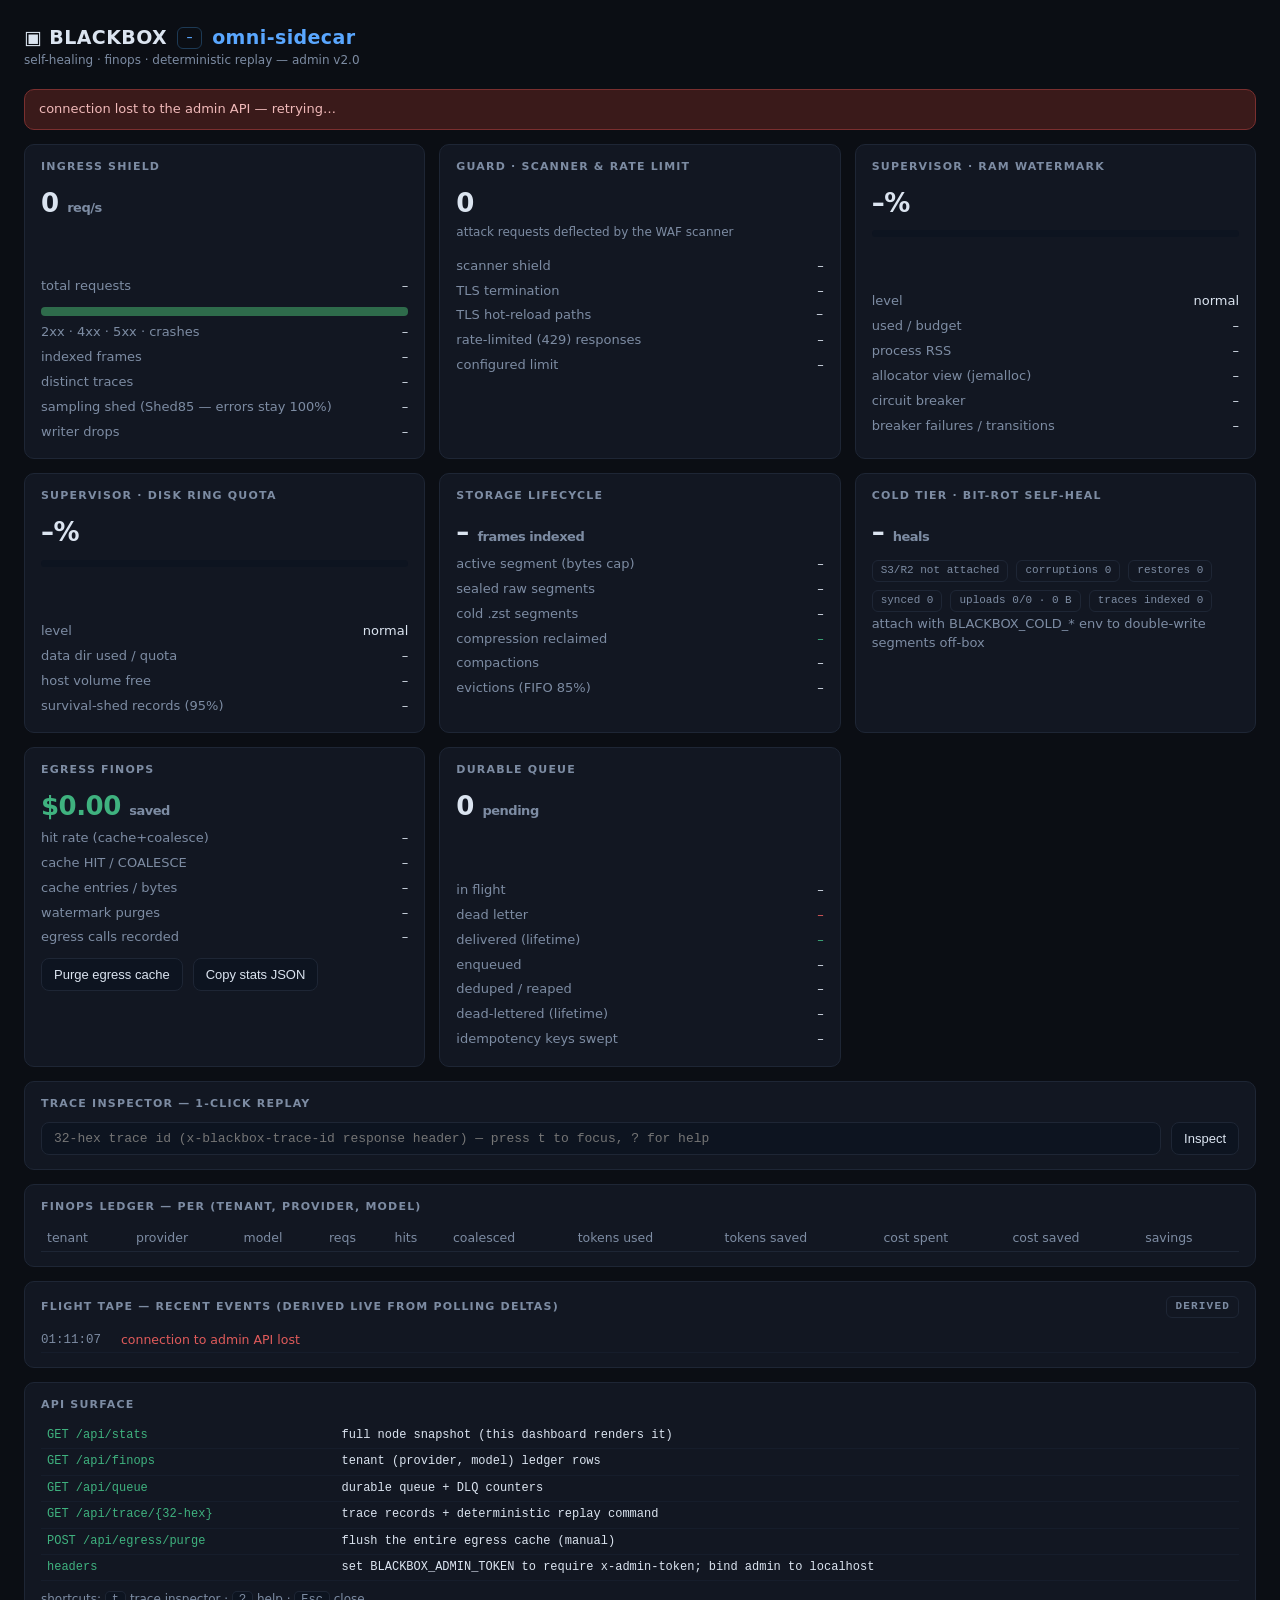
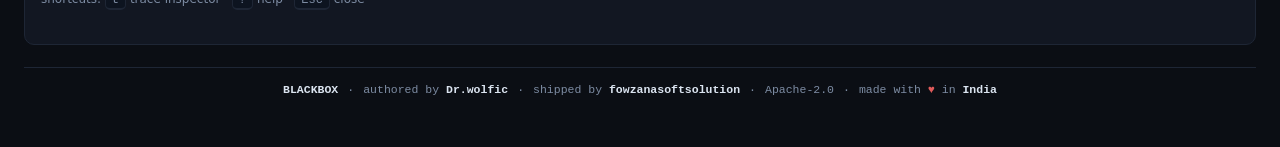
==== commit 1822e415: "dashboard: attribution footer + version pinned to the header front - Footer bar under the API refere" ====
--- a/crates/blackbox/src/dashboard.html
+++ b/crates/blackbox/src/dashboard.html
@@ -55,10 +55,18 @@
   #help{display:none;position:fixed;inset:0;background:rgba(4,7,12,.75);z-index:10;align-items:center;justify-content:center}
   #help .box{background:var(--card);border:1px solid var(--line);border-radius:12px;padding:20px 24px;max-width:560px;width:92%}
   table.apiref td:first-child{color:var(--ok)}
+  .foot{margin-top:22px;border-top:1px solid var(--line);padding:14px 4px 26px;
+    display:flex;gap:9px;flex-wrap:wrap;justify-content:center;align-items:center;
+    color:var(--dim);font-size:11.5px;font-family:var(--mono)}
+  .foot b{color:var(--fg);font-weight:600}
+  .foot .sep{color:var(--dim2)}
+  .foot .heart{display:inline-block;color:var(--bad);animation:beat 2.4s infinite}
+  @keyframes beat{0%,100%{transform:scale(1)}14%{transform:scale(1.22)}28%{transform:scale(1)}}
+  @media (prefers-reduced-motion:reduce){.foot .heart{animation:none}}
 </style>
 </head>
 <body>
-<h1>▣ BLACKBOX <span class="acc">omni-sidecar</span> <span class="pill acc" id="ver">–</span></h1>
+<h1>▣ BLACKBOX <span class="pill acc" id="ver">–</span> <span class="acc">omni-sidecar</span></h1>
 <div class="sub" id="uptime">self-healing · finops · deterministic replay — admin v2.0</div>
 <div id="banner" role="alert">connection lost to the admin API — retrying…</div>
 
@@ -194,6 +202,14 @@
   </table>
   <div class="sub" style="margin-top:10px">shortcuts: <kbd>t</kbd> trace inspector · <kbd>?</kbd> help · <kbd>Esc</kbd> close</div>
 </div>
+
+<footer class="foot">
+  <b>BLACKBOX</b><span class="sep">·</span>
+  <span>authored by <b>Dr.wolfic</b></span><span class="sep">·</span>
+  <span>shipped by <b>fowzanasoftsolution</b></span><span class="sep">·</span>
+  <span>Apache-2.0</span><span class="sep">·</span>
+  <span>made with <span class="heart" title="with love">♥</span> in <b>India</b></span>
+</footer>
 
 <div id="help"><div class="box">
   <h2 style="color:var(--fg);font-size:14px;margin-bottom:10px">Admin console help</h2>
